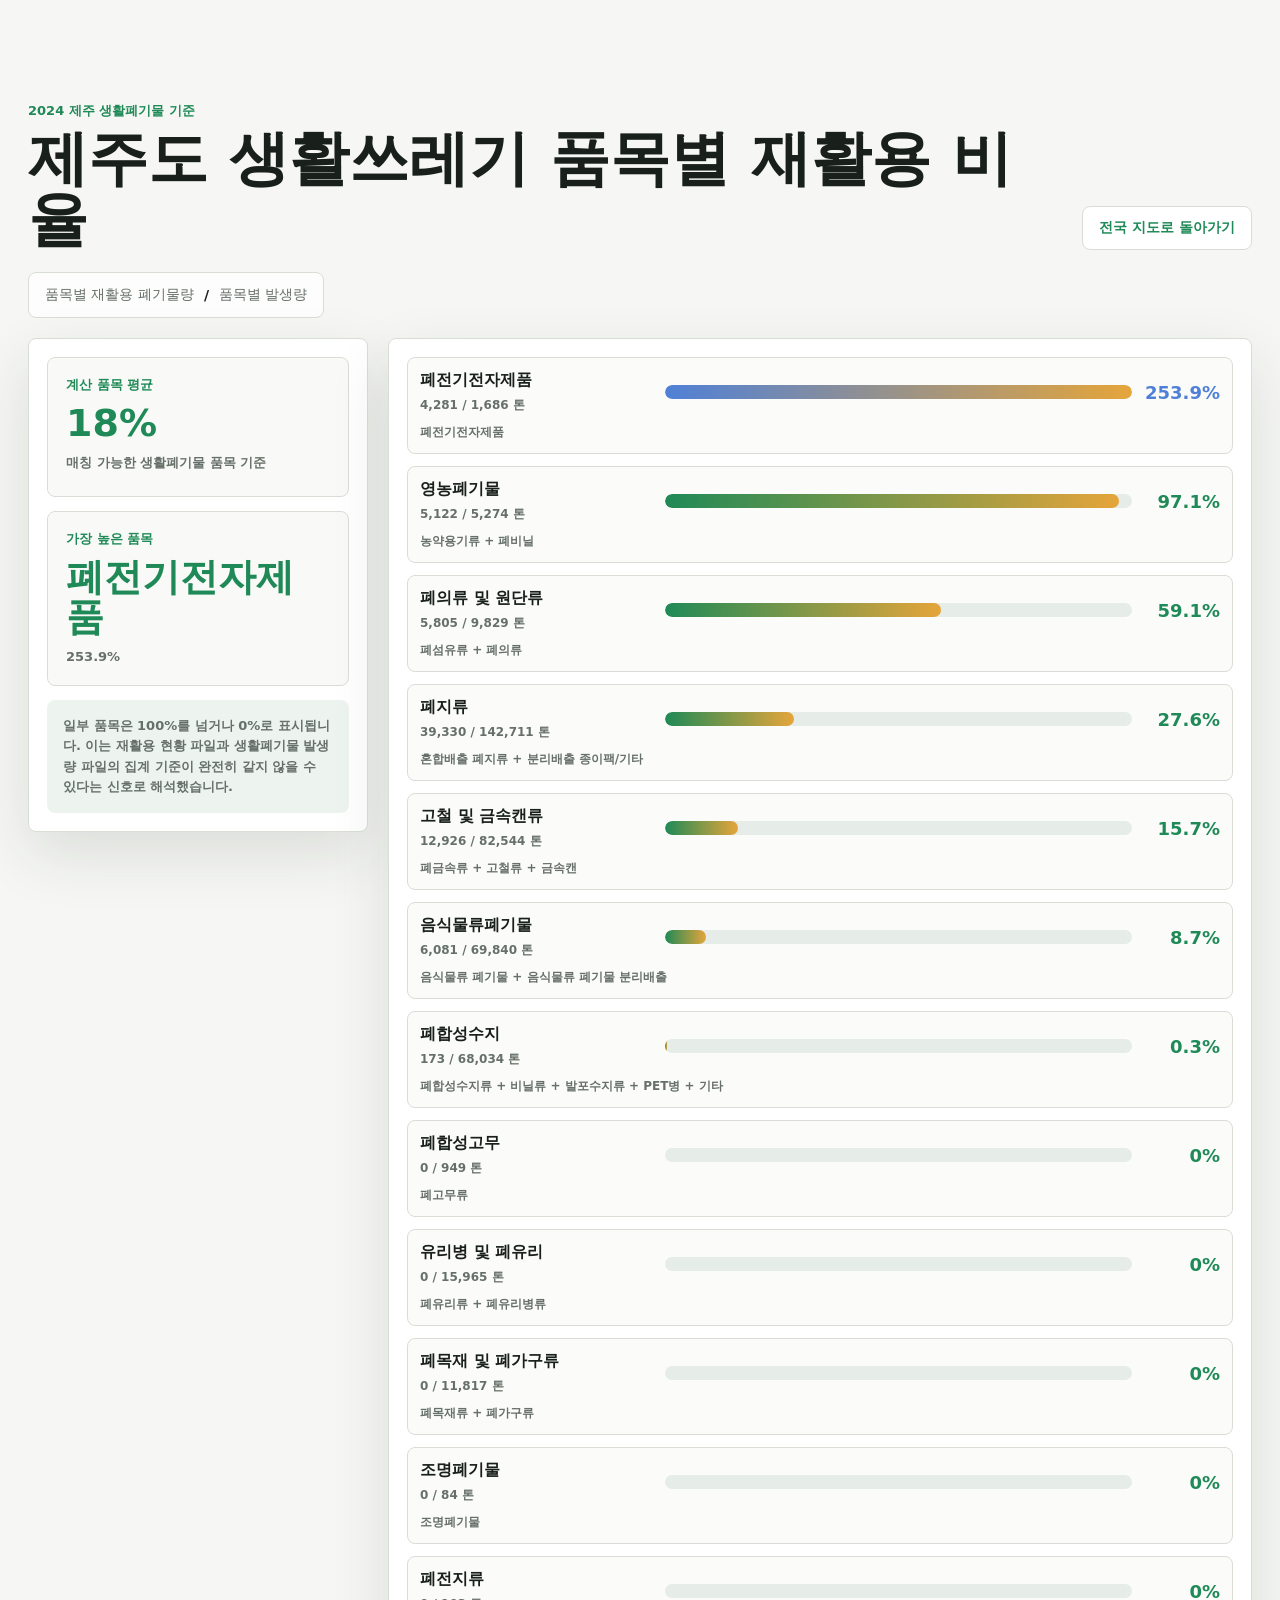
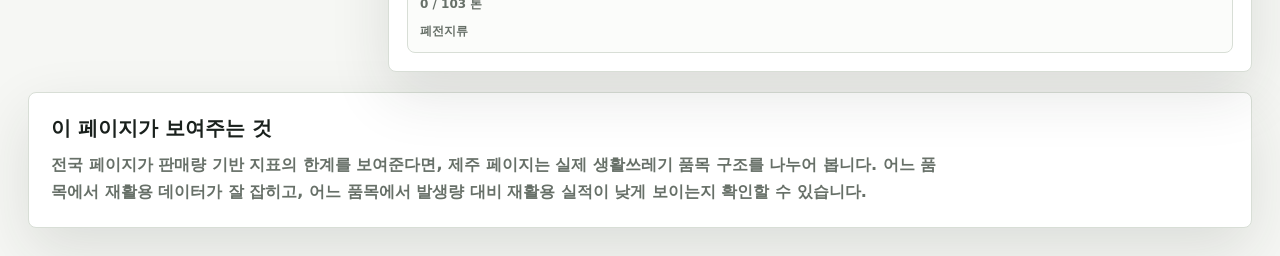
==== jeju.html @ c96184be "Add recycling visualization pages" ====
<!doctype html>
<html lang="ko">
  <head>
    <meta charset="utf-8" />
    <meta name="viewport" content="width=device-width, initial-scale=1" />
    <title>제주 생활쓰레기 품목별 재활용 비율</title>
    <link rel="stylesheet" href="styles.css" />
  </head>
  <body>
    <main class="app">
      <section class="jeju-section" aria-labelledby="jeju-title">
        <header class="section-head">
          <div>
            <p class="eyebrow">2024 제주 생활폐기물 기준</p>
            <h1 id="jeju-title">제주도 생활쓰레기 품목별 재활용 비율</h1>
          </div>
          <a class="page-link" href="index.html">전국 지도로 돌아가기</a>
        </header>

        <div class="formula formula-wide">
          <span>품목별 재활용 폐기물량</span>
          <strong>/</strong>
          <span>품목별 발생량</span>
        </div>

        <div class="jeju-grid">
          <section class="jeju-summary" aria-label="제주 품목별 재활용 요약">
            <div class="summary-card">
              <p class="eyebrow">계산 품목 평균</p>
              <strong id="jeju-average-rate">-</strong>
              <span>매칭 가능한 생활폐기물 품목 기준</span>
            </div>
            <div class="summary-card">
              <p class="eyebrow">가장 높은 품목</p>
              <strong id="jeju-top-item">-</strong>
              <span id="jeju-top-rate">-</span>
            </div>
            <div class="summary-note">
              <p>
                일부 품목은 100%를 넘거나 0%로 표시됩니다. 이는 재활용 현황 파일과 생활폐기물 발생량 파일의 집계 기준이 완전히 같지 않을 수 있다는 신호로 해석했습니다.
              </p>
            </div>
          </section>

          <section class="chart-panel" aria-label="제주 생활쓰레기 품목별 재활용 비율 차트">
            <div id="jeju-chart" class="bar-chart"></div>
          </section>
        </div>

        <section class="insight-band" aria-label="분석 의의">
          <h3>이 페이지가 보여주는 것</h3>
          <p>
            전국 페이지가 판매량 기반 지표의 한계를 보여준다면, 제주 페이지는 실제 생활쓰레기 품목 구조를 나누어 봅니다. 어느 품목에서 재활용 데이터가 잘 잡히고, 어느 품목에서 발생량 대비 재활용 실적이 낮게 보이는지 확인할 수 있습니다.
          </p>
        </section>
      </section>
    </main>

    <script src="jeju.js"></script>
  </body>
</html>
---- styles.css ----
:root {
  color-scheme: light;
  --bg: #f6f7f4;
  --panel: #ffffff;
  --ink: #19201c;
  --muted: #677068;
  --line: #d8ded6;
  --green: #1f8a57;
  --mint: #bfe7d1;
  --blue: #4f80d7;
  --amber: #e5a53a;
  --shadow: 0 22px 60px rgba(30, 44, 36, 0.12);
}

* {
  box-sizing: border-box;
}

body {
  margin: 0;
  min-height: 100vh;
  background: var(--bg);
  color: var(--ink);
  font-family: ui-sans-serif, system-ui, -apple-system, BlinkMacSystemFont, "Segoe UI", sans-serif;
}

.app {
  min-height: 100vh;
  padding: 28px;
}

.map-section,
.jeju-section {
  max-width: 1280px;
  margin: 0 auto;
}

.jeju-section {
  scroll-margin-top: 20px;
}

.topbar {
  display: flex;
  align-items: end;
  justify-content: space-between;
  gap: 24px;
  padding: 8px 0 22px;
}

.section-head {
  display: flex;
  align-items: end;
  justify-content: space-between;
  gap: 24px;
  padding: 74px 0 22px;
}

.eyebrow {
  margin: 0 0 8px;
  color: var(--green);
  font-size: 13px;
  font-weight: 800;
  letter-spacing: 0;
}

h1,
h2,
h3 {
  margin: 0;
  letter-spacing: 0;
}

h1 {
  font-size: clamp(34px, 5vw, 60px);
  line-height: 1.02;
}

.section-head h2 {
  max-width: 760px;
  font-size: clamp(30px, 4vw, 48px);
  line-height: 1.08;
}

.formula {
  display: flex;
  align-items: center;
  gap: 10px;
  min-height: 46px;
  padding: 0 16px;
  border: 1px solid var(--line);
  border-radius: 8px;
  background: rgba(255, 255, 255, 0.72);
  color: var(--muted);
  font-size: 14px;
  white-space: nowrap;
}

.formula strong {
  color: var(--ink);
}

.formula-wide {
  width: fit-content;
  margin-bottom: 20px;
}

.page-link {
  display: inline-flex;
  align-items: center;
  justify-content: center;
  min-height: 44px;
  padding: 0 16px;
  border: 1px solid var(--line);
  border-radius: 8px;
  background: var(--panel);
  color: var(--green);
  font-size: 14px;
  font-weight: 800;
  text-decoration: none;
  white-space: nowrap;
}

.page-link:hover,
.page-link:focus {
  outline: 2px solid rgba(31, 138, 87, 0.24);
  outline-offset: 2px;
}

.workspace {
  display: grid;
  grid-template-columns: minmax(0, 1fr) 360px;
  gap: 20px;
  align-items: stretch;
}

.map-panel,
.detail-panel {
  border: 1px solid var(--line);
  border-radius: 8px;
  background: var(--panel);
  box-shadow: var(--shadow);
}

.map-panel {
  position: relative;
  min-height: 720px;
  padding: 18px;
}

#korea-map {
  display: block;
  width: 100%;
  height: min(76vh, 780px);
  min-height: 620px;
}

.region {
  stroke: #ffffff;
  stroke-width: 1.4;
  cursor: pointer;
  transition: fill 160ms ease, filter 160ms ease, stroke-width 160ms ease;
}

.region:hover,
.region:focus {
  filter: brightness(1.05) saturate(1.05);
  stroke-width: 2.4;
  outline: none;
}

.region.is-selected {
  stroke: #1b1f1d;
  stroke-width: 2.8;
}

.map-label {
  pointer-events: none;
  fill: #18201c;
  font-size: 13px;
  font-weight: 800;
  paint-order: stroke;
  stroke: rgba(255, 255, 255, 0.82);
  stroke-width: 4px;
  stroke-linejoin: round;
}

.legend {
  position: absolute;
  left: 24px;
  bottom: 24px;
  display: grid;
  grid-template-columns: auto 150px auto;
  gap: 10px;
  align-items: center;
  color: var(--muted);
  font-size: 12px;
  font-weight: 700;
}

.legend-bar {
  height: 10px;
  border-radius: 999px;
  background: linear-gradient(90deg, #dcece2, #77c993, #1f8a57, #244f83);
}

.detail-panel {
  display: flex;
  flex-direction: column;
  min-height: 720px;
  padding: 24px;
}

.selected {
  padding-bottom: 24px;
  border-bottom: 1px solid var(--line);
}

.selected h2 {
  font-size: 28px;
}

.selected strong {
  display: block;
  margin-top: 14px;
  font-size: 54px;
  line-height: 1;
}

.metrics {
  display: grid;
  gap: 12px;
  margin: 20px 0 26px;
}

.metrics div {
  padding: 14px;
  border: 1px solid var(--line);
  border-radius: 8px;
  background: #f9faf7;
}

dt {
  color: var(--muted);
  font-size: 12px;
  font-weight: 800;
}

dd {
  margin: 8px 0 0;
  font-size: 17px;
  font-weight: 800;
}

.ranking {
  min-height: 0;
}

.ranking-head {
  display: flex;
  align-items: center;
  justify-content: space-between;
  margin-bottom: 12px;
}

.ranking-head h3 {
  font-size: 18px;
}

.ranking-head span {
  color: var(--muted);
  font-size: 12px;
  font-weight: 800;
}

#ranking-list {
  display: grid;
  gap: 10px;
  margin: 0;
  padding: 0;
  list-style: none;
}

.rank-item {
  display: grid;
  grid-template-columns: 28px minmax(0, 1fr) auto;
  gap: 10px;
  align-items: center;
  min-height: 44px;
  padding: 8px 10px;
  border-radius: 8px;
  background: #f3f7f1;
  font-weight: 800;
}

.rank-item.is-selected {
  background: #dff2e7;
  outline: 2px solid rgba(31, 138, 87, 0.35);
}

.rank-no {
  color: var(--muted);
}

.rank-name {
  overflow: hidden;
  text-overflow: ellipsis;
  white-space: nowrap;
}

.rank-rate {
  color: var(--green);
}

.jeju-grid {
  display: grid;
  grid-template-columns: 340px minmax(0, 1fr);
  gap: 20px;
  align-items: start;
}

.jeju-summary,
.chart-panel,
.insight-band {
  border: 1px solid var(--line);
  border-radius: 8px;
  background: var(--panel);
  box-shadow: var(--shadow);
}

.jeju-summary {
  display: grid;
  gap: 14px;
  padding: 18px;
}

.summary-card {
  min-height: 140px;
  padding: 18px;
  border: 1px solid var(--line);
  border-radius: 8px;
  background: #f9faf7;
}

.summary-card strong {
  display: block;
  margin: 10px 0 8px;
  color: var(--green);
  font-size: 38px;
  line-height: 1.05;
}

.summary-card span,
.summary-note {
  color: var(--muted);
  font-size: 13px;
  font-weight: 700;
  line-height: 1.55;
}

.summary-note {
  padding: 16px;
  border-radius: 8px;
  background: #edf4f0;
}

.summary-note p,
.insight-band p {
  margin: 0;
}

.chart-panel {
  padding: 18px;
}

.bar-chart {
  display: grid;
  gap: 12px;
}

.bar-row {
  display: grid;
  grid-template-columns: minmax(160px, 1fr) minmax(180px, 2fr) 76px;
  gap: 12px;
  align-items: center;
  min-height: 72px;
  padding: 12px;
  border: 1px solid var(--line);
  border-radius: 8px;
  background: #fbfcfa;
}

.bar-meta {
  min-width: 0;
}

.bar-meta strong {
  display: block;
  overflow-wrap: anywhere;
  font-size: 16px;
}

.bar-meta span,
.bar-source {
  color: var(--muted);
  font-size: 12px;
  font-weight: 700;
}

.bar-meta span {
  display: block;
  margin-top: 6px;
}

.bar-track {
  height: 14px;
  overflow: hidden;
  border-radius: 999px;
  background: #e6ece7;
}

.bar-track span {
  display: block;
  width: 0;
  height: 100%;
  border-radius: inherit;
  background: linear-gradient(90deg, var(--green), var(--amber));
}

.bar-row.is-over .bar-track span {
  background: linear-gradient(90deg, var(--blue), var(--amber));
}

.bar-rate {
  color: var(--green);
  font-size: 18px;
  text-align: right;
}

.bar-row.is-over .bar-rate {
  color: var(--blue);
}

.bar-source {
  grid-column: 1 / -1;
  margin: -2px 0 0;
}

.insight-band {
  margin-top: 20px;
  padding: 22px;
}

.insight-band h3 {
  margin-bottom: 10px;
  font-size: 20px;
}

.insight-band p {
  max-width: 900px;
  color: var(--muted);
  font-weight: 700;
  line-height: 1.65;
}

@media (max-width: 980px) {
  .app {
    padding: 18px;
  }

  .topbar,
  .section-head {
    align-items: start;
    flex-direction: column;
  }

  .workspace,
  .jeju-grid {
    grid-template-columns: 1fr;
  }

  .map-panel,
  .detail-panel {
    min-height: auto;
  }

  #korea-map {
    height: 68vh;
    min-height: 520px;
  }

  .section-head {
    padding-top: 52px;
  }
}

@media (max-width: 560px) {
  .app {
    padding: 12px;
  }

  .formula {
    width: 100%;
    justify-content: center;
    font-size: 13px;
    white-space: normal;
    text-align: center;
  }

  .page-link {
    width: 100%;
  }

  .map-panel,
  .detail-panel,
  .jeju-summary,
  .chart-panel,
  .insight-band {
    padding: 14px;
  }

  .bar-row {
    grid-template-columns: 1fr auto;
  }

  .bar-track {
    grid-column: 1 / -1;
    order: 3;
  }

  .bar-source {
    order: 4;
  }

  #korea-map {
    min-height: 460px;
  }

  .legend {
    position: static;
    grid-template-columns: auto 1fr auto;
    margin-top: 8px;
  }
}
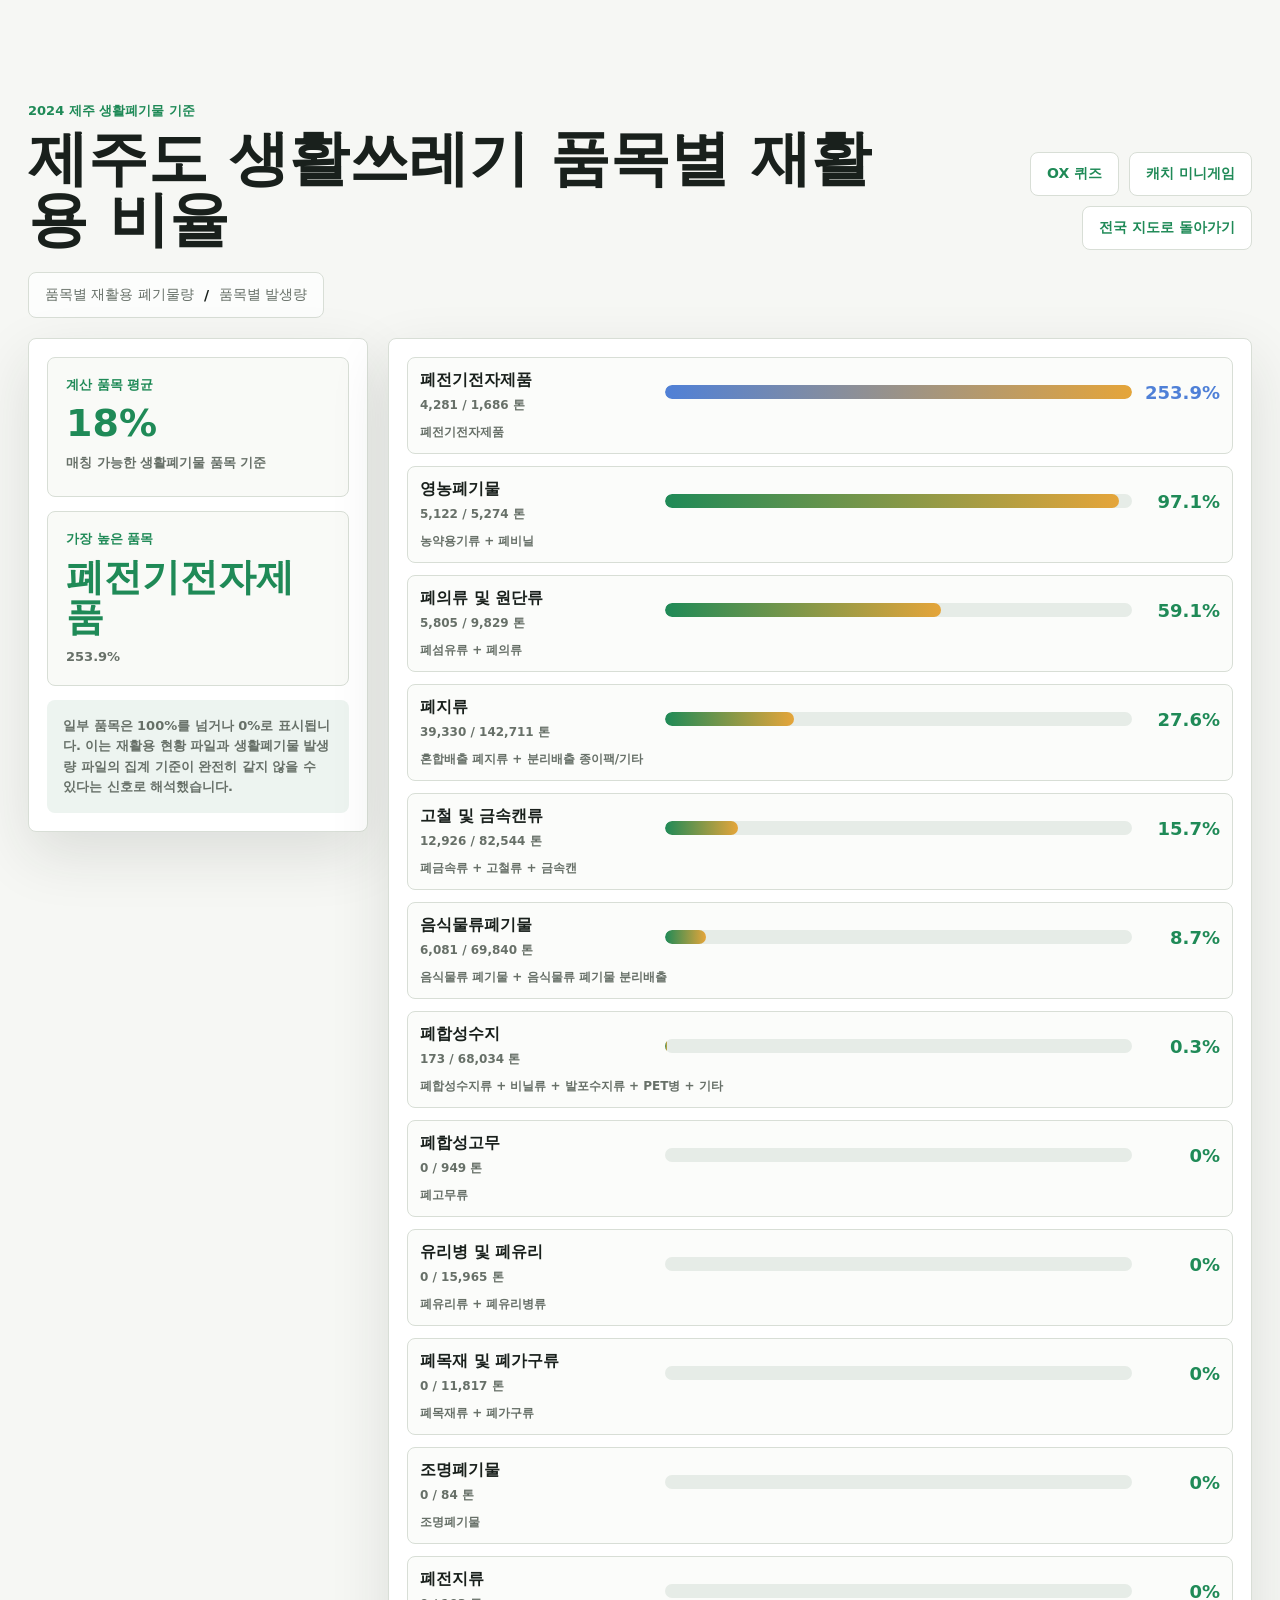
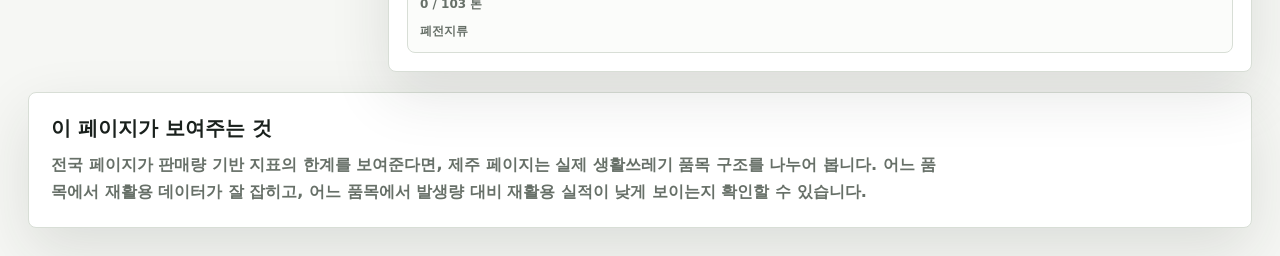
==== commit 7da49bd1: "Add recycling mini games" ====
--- a/jeju.html
+++ b/jeju.html
@@ -14,7 +14,11 @@
             <p class="eyebrow">2024 제주 생활폐기물 기준</p>
             <h1 id="jeju-title">제주도 생활쓰레기 품목별 재활용 비율</h1>
           </div>
-          <a class="page-link" href="index.html">전국 지도로 돌아가기</a>
+          <div class="page-actions">
+            <a class="page-link" href="game.html">OX 퀴즈</a>
+            <a class="page-link" href="sorting-game.html">캐치 미니게임</a>
+            <a class="page-link" href="index.html">전국 지도로 돌아가기</a>
+          </div>
         </header>
 
         <div class="formula formula-wide">
--- a/styles.css
+++ b/styles.css
@@ -30,7 +30,8 @@
 }
 
 .map-section,
-.jeju-section {
+.jeju-section,
+.game-section {
   max-width: 1280px;
   margin: 0 auto;
 }
@@ -126,6 +127,14 @@
   outline-offset: 2px;
 }
 
+.page-actions {
+  display: flex;
+  gap: 10px;
+  align-items: center;
+  flex-wrap: wrap;
+  justify-content: flex-end;
+}
+
 .workspace {
   display: grid;
   grid-template-columns: minmax(0, 1fr) 360px;
@@ -462,6 +471,327 @@
   line-height: 1.65;
 }
 
+.game-board,
+.result-panel {
+  border: 1px solid var(--line);
+  border-radius: 8px;
+  background: var(--panel);
+  box-shadow: var(--shadow);
+}
+
+.game-board {
+  display: grid;
+  gap: 18px;
+  max-width: 840px;
+  margin: 0 auto;
+  padding: 22px;
+}
+
+.quiz-status {
+  display: flex;
+  align-items: center;
+  justify-content: space-between;
+  gap: 16px;
+  color: var(--muted);
+  font-size: 14px;
+  font-weight: 800;
+}
+
+.quiz-status strong {
+  color: var(--green);
+  font-size: 20px;
+}
+
+.quiz-card {
+  display: grid;
+  justify-items: center;
+  gap: 16px;
+  min-height: 380px;
+  padding: 28px;
+  border: 1px solid var(--line);
+  border-radius: 8px;
+  background: #fbfcfa;
+  text-align: center;
+}
+
+.trash-visual {
+  display: grid;
+  place-items: center;
+  width: min(42vw, 160px);
+  aspect-ratio: 1;
+  border: 12px solid #dfe9e3;
+  border-radius: 50%;
+  background: radial-gradient(circle at 50% 42%, #ffffff 0 38%, #dff2e7 39% 100%);
+  color: var(--green);
+  font-size: 72px;
+  font-weight: 900;
+}
+
+.quiz-card h2 {
+  max-width: 680px;
+  font-size: clamp(26px, 4vw, 40px);
+  line-height: 1.22;
+}
+
+.ox-actions {
+  display: grid;
+  grid-template-columns: repeat(2, minmax(110px, 160px));
+  gap: 14px;
+  margin-top: 4px;
+}
+
+.ox-button,
+.next-button {
+  min-height: 54px;
+  border: 0;
+  border-radius: 8px;
+  color: #ffffff;
+  font-size: 18px;
+  font-weight: 900;
+  cursor: pointer;
+}
+
+.ox-button {
+  font-size: 34px;
+}
+
+.ox-button.is-o {
+  background: var(--green);
+}
+
+.ox-button.is-x {
+  background: #244f83;
+}
+
+.ox-button:disabled {
+  cursor: default;
+  opacity: 0.54;
+}
+
+.feedback-panel {
+  padding: 18px;
+  border: 1px solid var(--line);
+  border-radius: 8px;
+  background: #f3f7f1;
+}
+
+.feedback-result {
+  margin: 0 0 8px;
+  font-size: 22px;
+  font-weight: 900;
+}
+
+.feedback-result.is-correct {
+  color: var(--green);
+}
+
+.feedback-result.is-wrong {
+  color: #244f83;
+}
+
+.feedback-panel p {
+  margin: 0;
+  color: var(--muted);
+  font-weight: 700;
+  line-height: 1.6;
+}
+
+.next-button {
+  margin-top: 16px;
+  padding: 0 22px;
+  background: var(--ink);
+}
+
+.result-panel {
+  max-width: 840px;
+  margin: 20px auto 0;
+  padding: 24px;
+}
+
+.result-panel h2 {
+  font-size: clamp(28px, 4vw, 44px);
+}
+
+.result-panel > p:not(.eyebrow) {
+  margin: 12px 0 0;
+  color: var(--muted);
+  font-weight: 700;
+}
+
+.review-list {
+  display: grid;
+  gap: 10px;
+  margin-top: 18px;
+}
+
+.review-item {
+  padding: 14px;
+  border: 1px solid var(--line);
+  border-left: 6px solid var(--green);
+  border-radius: 8px;
+  background: #fbfcfa;
+}
+
+.review-item.is-wrong {
+  border-left-color: #244f83;
+}
+
+.review-item strong,
+.review-item span {
+  display: block;
+}
+
+.review-item span {
+  margin-top: 4px;
+  color: var(--muted);
+  font-size: 13px;
+  font-weight: 800;
+}
+
+.review-item p {
+  margin: 8px 0 0;
+  color: var(--muted);
+  font-size: 14px;
+  font-weight: 700;
+  line-height: 1.55;
+}
+
+.sorter-shell {
+  display: grid;
+  gap: 16px;
+  max-width: 980px;
+  margin: 0 auto;
+  padding: 22px;
+  border: 1px solid var(--line);
+  border-radius: 8px;
+  background: var(--panel);
+  box-shadow: var(--shadow);
+}
+
+.sorter-status {
+  display: grid;
+  grid-template-columns: 1fr auto 1fr;
+  gap: 12px;
+  align-items: center;
+  color: var(--muted);
+  font-size: 14px;
+  font-weight: 800;
+}
+
+.sorter-status strong {
+  color: var(--green);
+  font-size: 22px;
+  text-align: center;
+}
+
+.sorter-status span:last-child {
+  text-align: right;
+}
+
+.sorter-stage {
+  position: relative;
+  min-height: 420px;
+  overflow: hidden;
+  border: 1px solid var(--line);
+  border-radius: 8px;
+  background:
+    linear-gradient(180deg, rgba(79, 128, 215, 0.12), rgba(31, 138, 87, 0.08)),
+    #fbfcfa;
+}
+
+.falling-item {
+  position: absolute;
+  left: 50%;
+  top: 12%;
+  display: grid;
+  place-items: center;
+  gap: 8px;
+  width: 128px;
+  min-height: 112px;
+  padding: 12px;
+  border: 1px solid var(--line);
+  border-radius: 8px;
+  background: #ffffff;
+  box-shadow: 0 16px 36px rgba(25, 32, 28, 0.16);
+  text-align: center;
+  transform: translate(-50%, -50%);
+}
+
+.falling-item span {
+  display: grid;
+  place-items: center;
+  width: 54px;
+  aspect-ratio: 1;
+  border-radius: 50%;
+  background: #edf4f0;
+  color: var(--green);
+  font-size: 18px;
+  font-weight: 900;
+}
+
+.falling-item strong {
+  font-size: 14px;
+}
+
+.sorter-message {
+  position: absolute;
+  left: 18px;
+  right: 18px;
+  bottom: 16px;
+  margin: 0;
+  padding: 12px;
+  border-radius: 8px;
+  background: rgba(255, 255, 255, 0.86);
+  color: var(--muted);
+  font-size: 14px;
+  font-weight: 800;
+  text-align: center;
+}
+
+.bin-row {
+  display: grid;
+  grid-template-columns: repeat(auto-fit, minmax(110px, 1fr));
+  gap: 10px;
+}
+
+.sort-bin {
+  display: grid;
+  gap: 8px;
+  justify-items: center;
+  min-height: 110px;
+  padding: 12px 8px;
+  border: 1px solid var(--line);
+  border-bottom: 8px solid var(--bin-color);
+  border-radius: 8px;
+  background: #fbfcfa;
+  color: var(--ink);
+  font-weight: 900;
+  cursor: pointer;
+}
+
+.sort-bin span {
+  width: 46px;
+  height: 54px;
+  border: 4px solid var(--bin-color);
+  border-top-width: 8px;
+  border-radius: 6px 6px 10px 10px;
+}
+
+.sort-bin.is-correct {
+  outline: 3px solid rgba(31, 138, 87, 0.38);
+}
+
+.sort-bin.is-wrong {
+  outline: 3px solid rgba(36, 79, 131, 0.38);
+}
+
+.sorter-controls {
+  display: flex;
+  gap: 10px;
+  justify-content: center;
+  flex-wrap: wrap;
+}
+
 @media (max-width: 980px) {
   .app {
     padding: 18px;
@@ -490,6 +820,10 @@
 
   .section-head {
     padding-top: 52px;
+  }
+
+  .page-actions {
+    justify-content: flex-start;
   }
 }
 
@@ -506,7 +840,8 @@
     text-align: center;
   }
 
-  .page-link {
+  .page-link,
+  .page-actions {
     width: 100%;
   }
 
@@ -540,4 +875,40 @@
     grid-template-columns: auto 1fr auto;
     margin-top: 8px;
   }
-}
+
+  .game-board,
+  .result-panel {
+    padding: 14px;
+  }
+
+  .quiz-card {
+    min-height: 340px;
+    padding: 20px 14px;
+  }
+
+  .ox-actions {
+    grid-template-columns: repeat(2, minmax(0, 1fr));
+    width: 100%;
+  }
+
+  .sorter-shell {
+    padding: 14px;
+  }
+
+  .sorter-status {
+    grid-template-columns: 1fr;
+    text-align: center;
+  }
+
+  .sorter-status span:last-child {
+    text-align: center;
+  }
+
+  .sorter-stage {
+    min-height: 360px;
+  }
+
+  .bin-row {
+    grid-template-columns: repeat(2, minmax(0, 1fr));
+  }
+}
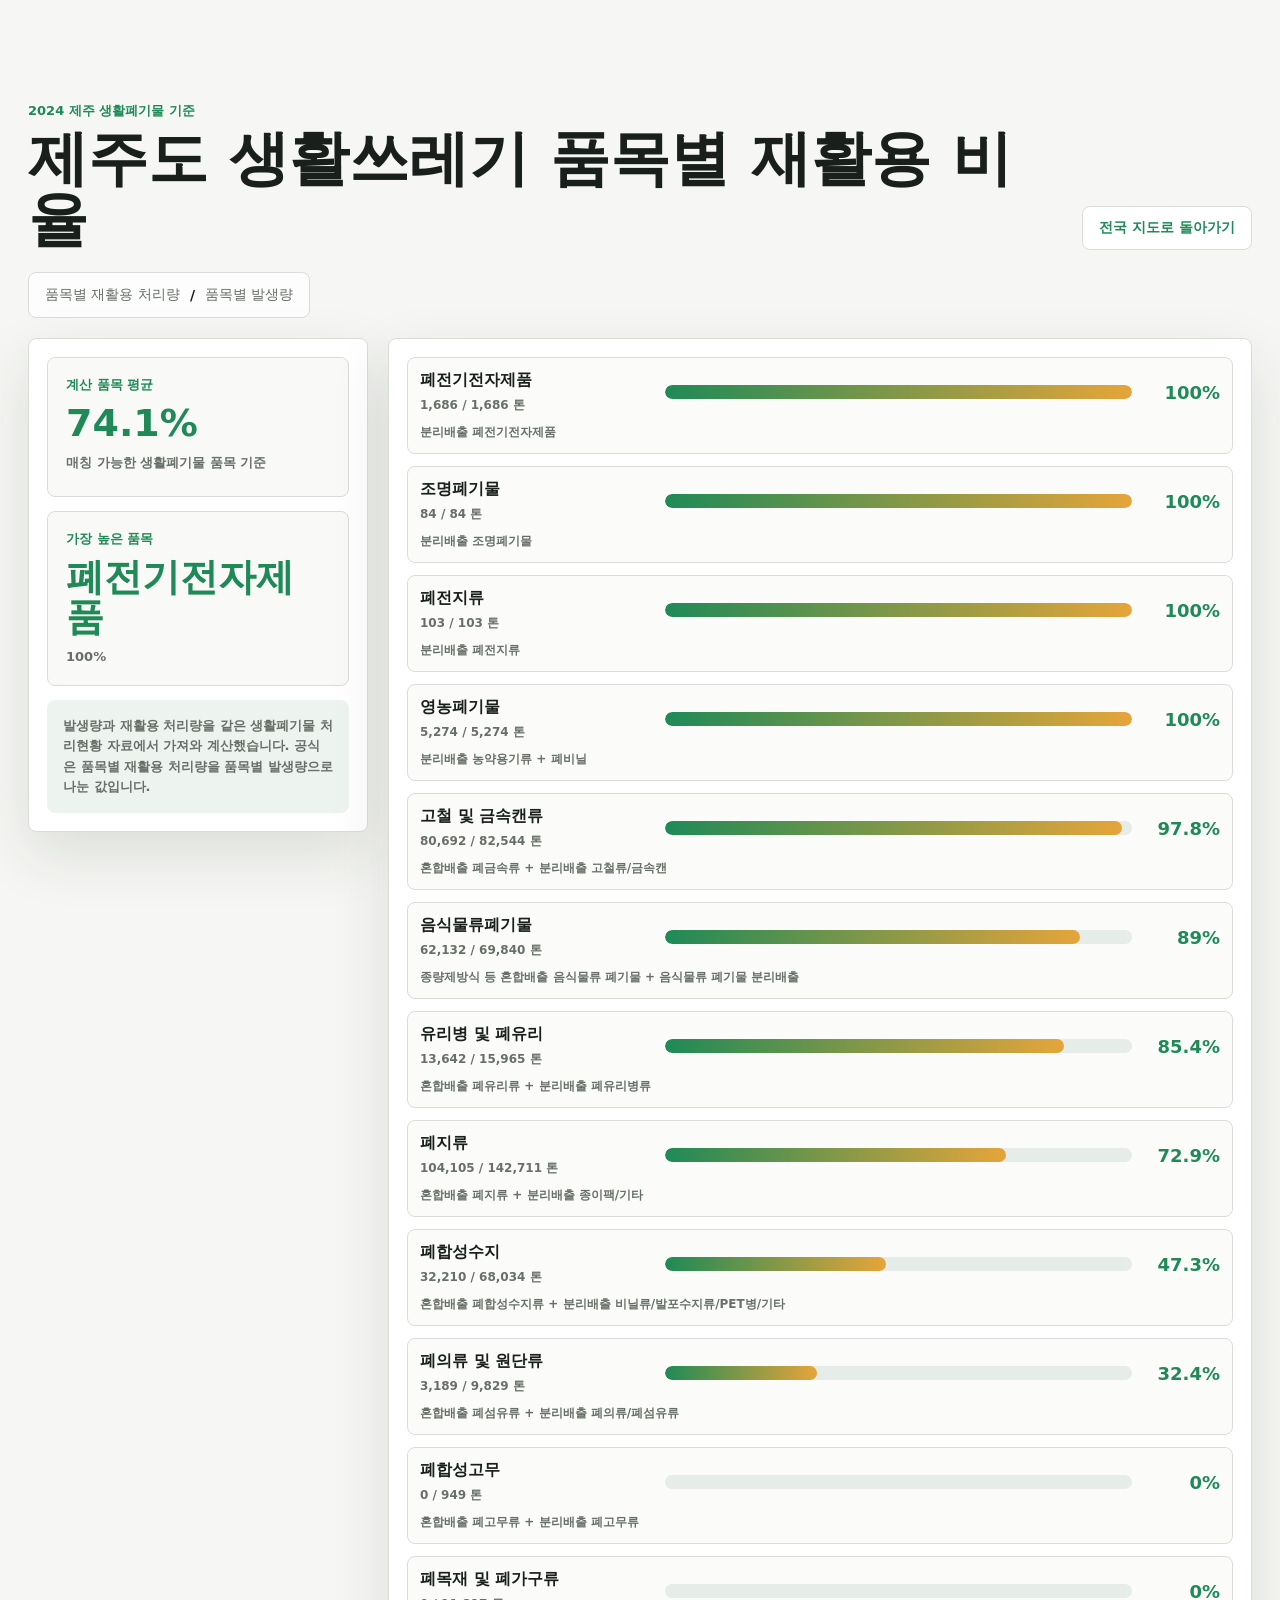
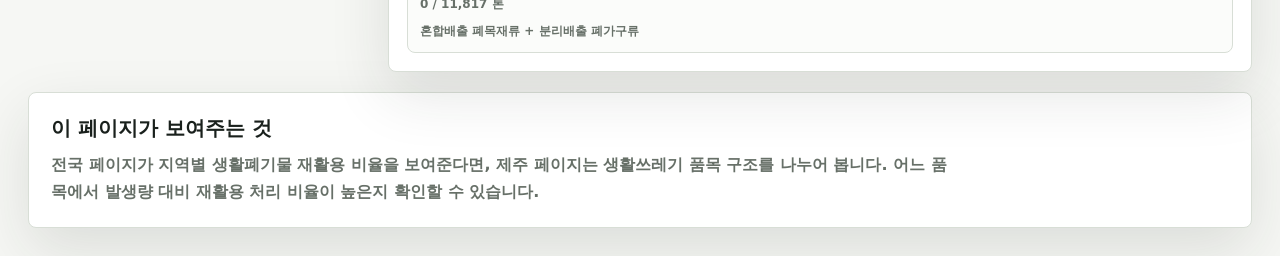
==== commit d697d9e9: "fix Jeju item recycling formula" ====
--- a/jeju.html
+++ b/jeju.html
@@ -15,14 +15,12 @@
             <h1 id="jeju-title">제주도 생활쓰레기 품목별 재활용 비율</h1>
           </div>
           <div class="page-actions">
-            <a class="page-link" href="game.html">OX 퀴즈</a>
-            <a class="page-link" href="sorting-game.html">캐치 미니게임</a>
             <a class="page-link" href="index.html">전국 지도로 돌아가기</a>
           </div>
         </header>
 
         <div class="formula formula-wide">
-          <span>품목별 재활용 폐기물량</span>
+          <span>품목별 재활용 처리량</span>
           <strong>/</strong>
           <span>품목별 발생량</span>
         </div>
@@ -41,7 +39,7 @@
             </div>
             <div class="summary-note">
               <p>
-                일부 품목은 100%를 넘거나 0%로 표시됩니다. 이는 재활용 현황 파일과 생활폐기물 발생량 파일의 집계 기준이 완전히 같지 않을 수 있다는 신호로 해석했습니다.
+                발생량과 재활용 처리량을 같은 생활폐기물 처리현황 자료에서 가져와 계산했습니다. 공식은 품목별 재활용 처리량을 품목별 발생량으로 나눈 값입니다.
               </p>
             </div>
           </section>
@@ -54,7 +52,7 @@
         <section class="insight-band" aria-label="분석 의의">
           <h3>이 페이지가 보여주는 것</h3>
           <p>
-            전국 페이지가 판매량 기반 지표의 한계를 보여준다면, 제주 페이지는 실제 생활쓰레기 품목 구조를 나누어 봅니다. 어느 품목에서 재활용 데이터가 잘 잡히고, 어느 품목에서 발생량 대비 재활용 실적이 낮게 보이는지 확인할 수 있습니다.
+            전국 페이지가 지역별 생활폐기물 재활용 비율을 보여준다면, 제주 페이지는 생활쓰레기 품목 구조를 나누어 봅니다. 어느 품목에서 발생량 대비 재활용 처리 비율이 높은지 확인할 수 있습니다.
           </p>
         </section>
       </section>
--- a/styles.css
+++ b/styles.css
@@ -105,6 +105,12 @@
   margin-bottom: 20px;
 }
 
+.top-actions {
+  display: grid;
+  gap: 10px;
+  justify-items: end;
+}
+
 .page-link {
   display: inline-flex;
   align-items: center;
@@ -448,6 +454,7 @@
 .bar-row.is-over .bar-rate {
   color: var(--blue);
 }
+
 
 .bar-source {
   grid-column: 1 / -1;
@@ -825,6 +832,11 @@
   .page-actions {
     justify-content: flex-start;
   }
+
+  .top-actions {
+    width: 100%;
+    justify-items: start;
+  }
 }
 
 @media (max-width: 560px) {
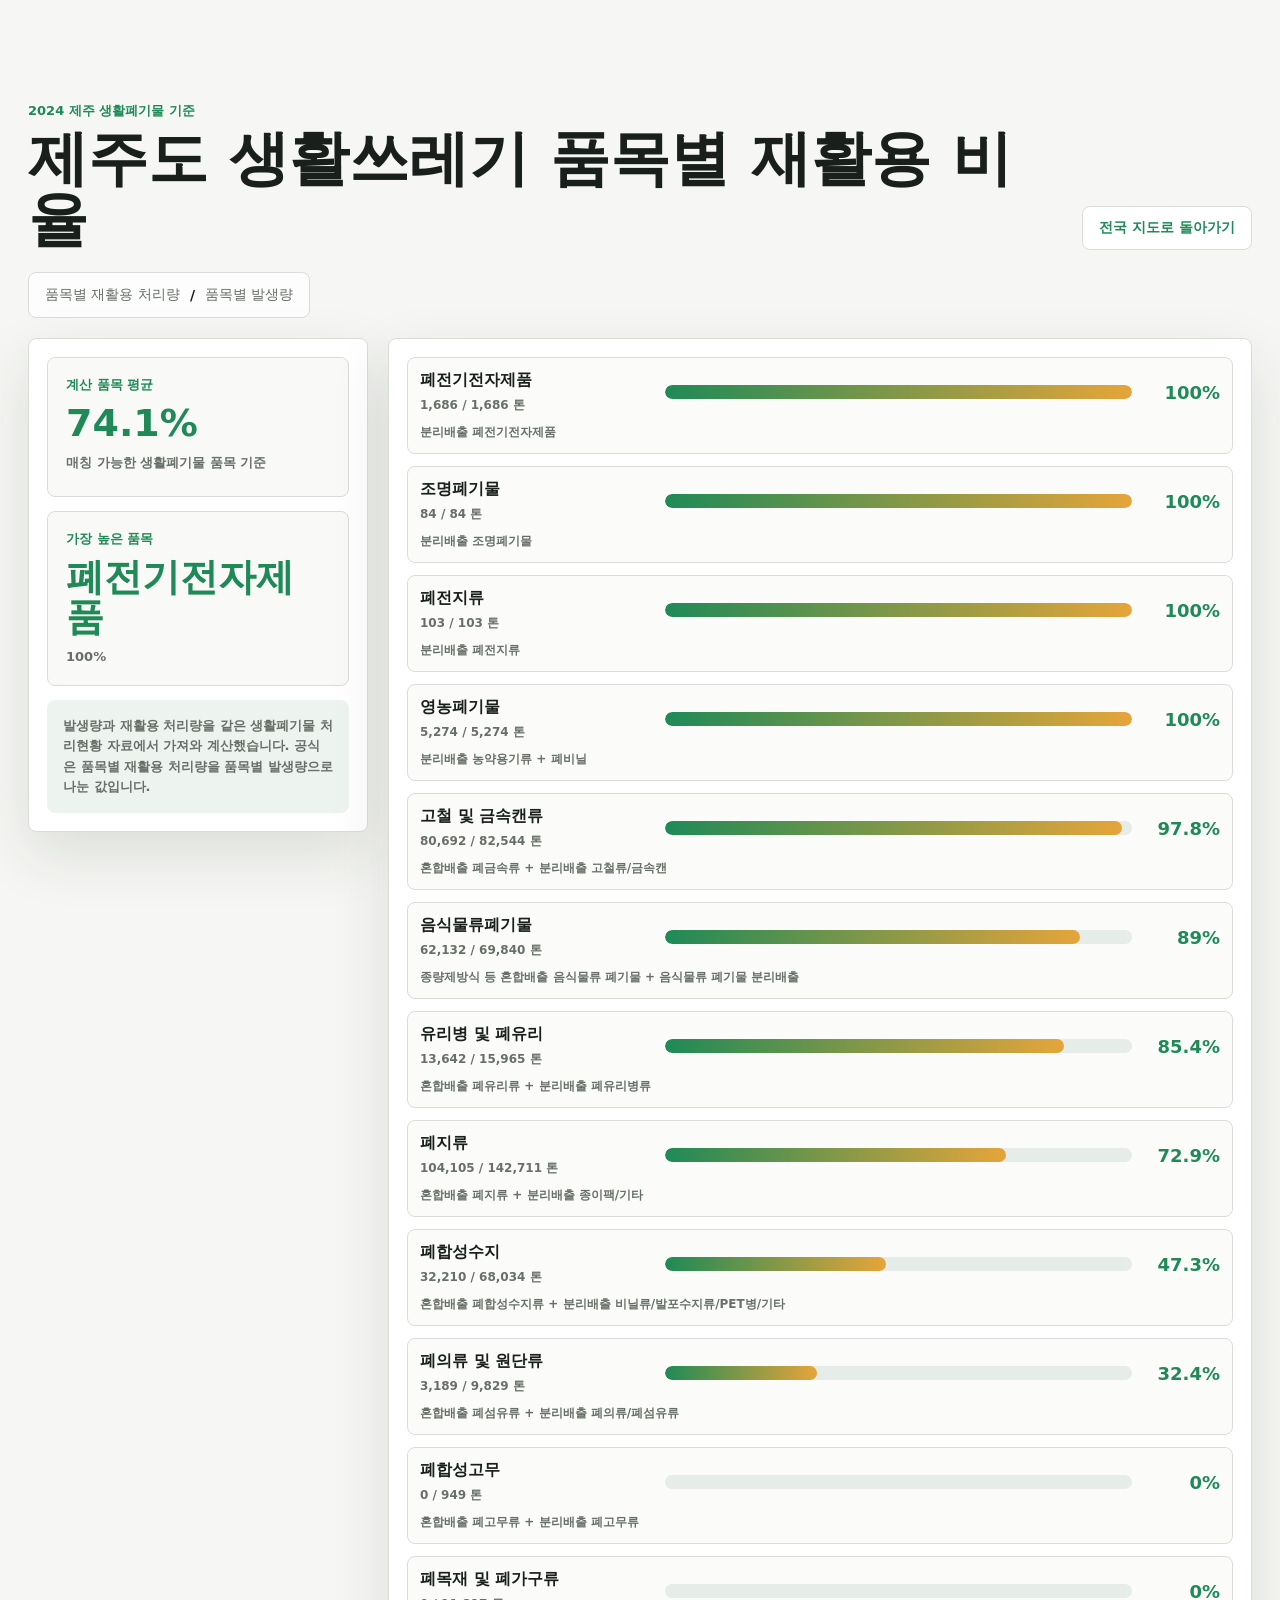
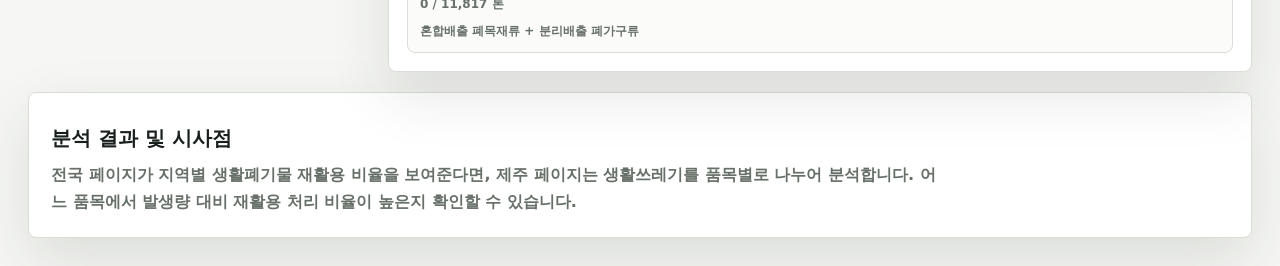
==== commit b9434fdb: "Update section heading and paragraph text in jeju.html" ====
--- a/jeju.html
+++ b/jeju.html
@@ -50,9 +50,9 @@
         </div>
 
         <section class="insight-band" aria-label="분석 의의">
-          <h3>이 페이지가 보여주는 것</h3>
+          <h3><h3>분석 결과 및 시사점</h3></h3>
           <p>
-            전국 페이지가 지역별 생활폐기물 재활용 비율을 보여준다면, 제주 페이지는 생활쓰레기 품목 구조를 나누어 봅니다. 어느 품목에서 발생량 대비 재활용 처리 비율이 높은지 확인할 수 있습니다.
+            전국 페이지가 지역별 생활폐기물 재활용 비율을 보여준다면, 제주 페이지는 생활쓰레기를 품목별로 나누어 분석합니다. 어느 품목에서 발생량 대비 재활용 처리 비율이 높은지 확인할 수 있습니다.
           </p>
         </section>
       </section>
--- a/styles.css
+++ b/styles.css
@@ -924,3 +924,34 @@
     grid-template-columns: repeat(2, minmax(0, 1fr));
   }
 }
+
+.formula-desc {
+  margin-top: 10px;
+  max-width: 420px;
+  font-size: 13px;
+  line-height: 1.6;
+  color: #5f6b7a;
+  word-break: keep-all;
+}
+
+.source-box {
+  margin-top: 24px;
+  padding: 18px 20px;
+  border-radius: 16px;
+  background: #f8fafc;
+  border: 1px solid #e5e7eb;
+  color: #475569;
+  font-size: 13px;
+  line-height: 1.6;
+}
+
+.source-box strong {
+  display: block;
+  margin-bottom: 6px;
+  color: #1e293b;
+  font-size: 14px;
+}
+
+.source-box p {
+  margin: 4px 0;
+}
